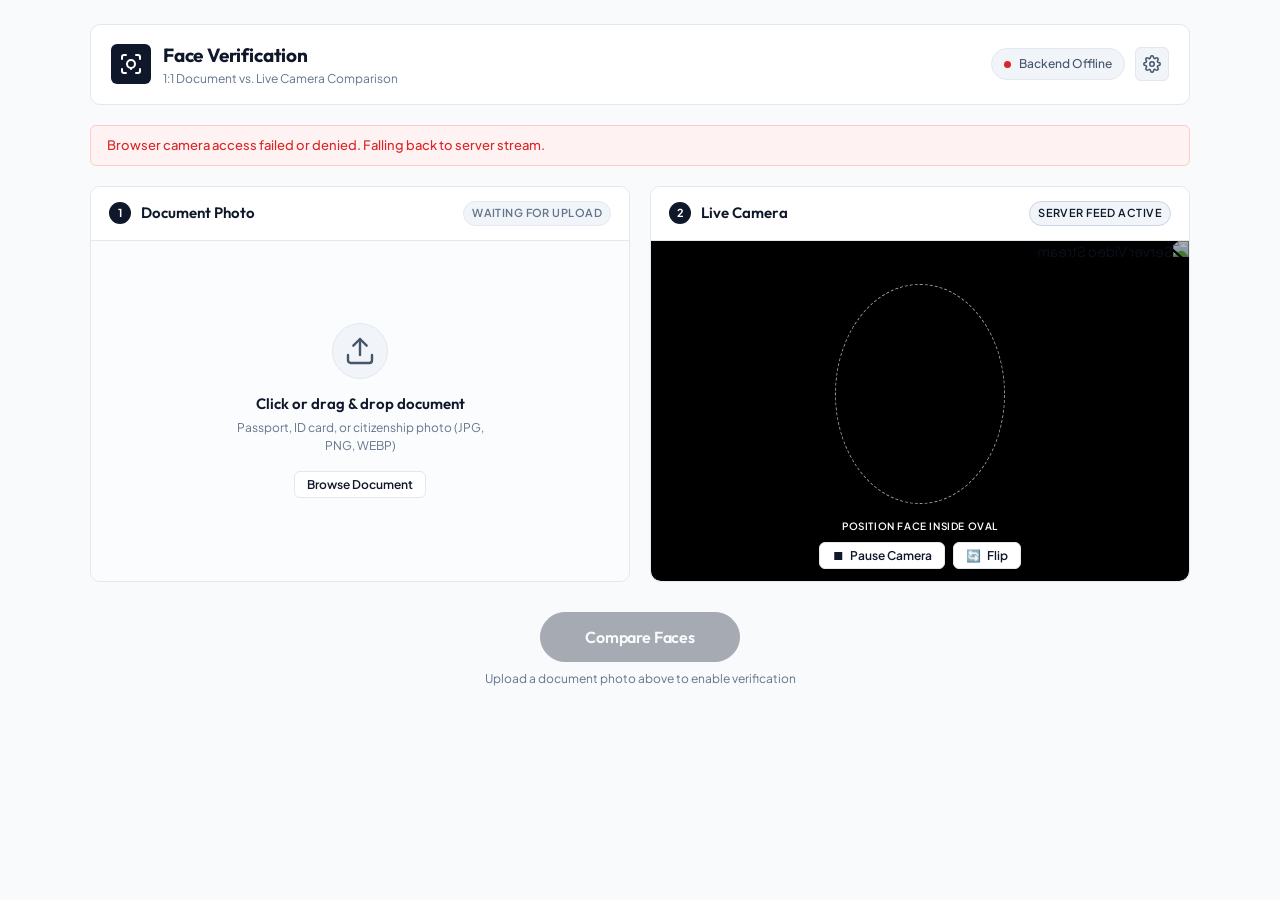
==== standalone-ui/index.html @ 57b894d9 "Standalone ui added" ====
<!DOCTYPE html>
<html lang="en">
<head>
  <meta charset="UTF-8">
  <meta name="viewport" content="width=device-width, initial-scale=1.0">
  <title>Face Verification | Document &amp; Camera Matcher</title>
  <link rel="preconnect" href="https://fonts.googleapis.com">
  <link rel="preconnect" href="https://fonts.gstatic.com" crossorigin>
  <link href="https://fonts.googleapis.com/css2?family=Outfit:wght@300;400;500;600;700;800&family=Plus+Jakarta+Sans:wght@400;500;600;700&family=JetBrains+Mono:wght@400;500;600&display=swap" rel="stylesheet">
  <link rel="stylesheet" href="style.css">
</head>
<body>
  <div class="app-container">
    <!-- Header -->
    <header class="app-header">
      <div class="brand">
        <div class="brand-icon">
          <svg viewBox="0 0 24 24" width="24" height="24" stroke="currentColor" stroke-width="2" fill="none" stroke-linecap="round" stroke-linejoin="round">
            <path d="M3 7V5a2 2 0 0 1 2-2h2"></path>
            <path d="M17 3h2a2 2 0 0 1 2 2v2"></path>
            <path d="M21 17v2a2 2 0 0 1-2 2h-2"></path>
            <path d="M7 21H5a2 2 0 0 1-2-2v-2"></path>
            <circle cx="12" cy="12" r="4"></circle>
            <path d="M12 16v1"></path>
          </svg>
        </div>
        <div>
          <h1>Face Verification</h1>
          <p class="subtitle">1:1 Document vs. Live Camera Comparison</p>
        </div>
      </div>

      <div class="header-actions">
        <div class="api-pill" id="api-status-pill" title="Click to change Backend API URL">
          <span class="status-dot" id="api-status-dot"></span>
          <span class="api-label" id="api-status-text">Backend: Connecting...</span>
        </div>
        <button type="button" class="btn-icon" id="btn-settings-toggle" title="Settings">
          <svg viewBox="0 0 24 24" width="18" height="18" stroke="currentColor" stroke-width="2" fill="none" stroke-linecap="round" stroke-linejoin="round">
            <circle cx="12" cy="12" r="3"></circle>
            <path d="M19.4 15a1.65 1.65 0 0 0 .33 1.82l.06.06a2 2 0 0 1 0 2.83 2 2 0 0 1-2.83 0l-.06-.06a1.65 1.65 0 0 0-1.82-.33 1.65 1.65 0 0 0-1 1.51V21a2 2 0 0 1-2 2 2 2 0 0 1-2-2v-.09A1.65 1.65 0 0 0 9 19.4a1.65 1.65 0 0 0-1.82.33l-.06.06a2 2 0 0 1-2.83 0 2 2 0 0 1 0-2.83l.06-.06a1.65 1.65 0 0 0 .33-1.82 1.65 1.65 0 0 0-1.51-1H3a2 2 0 0 1-2-2 2 2 0 0 1 2-2h.09A1.65 1.65 0 0 0 4.6 9a1.65 1.65 0 0 0-.33-1.82l-.06-.06a2 2 0 0 1 0-2.83 2 2 0 0 1 2.83 0l.06.06a1.65 1.65 0 0 0 1.82.33H9a1.65 1.65 0 0 0 1-1.51V3a2 2 0 0 1 2-2 2 2 0 0 1 2 2v.09a1.65 1.65 0 0 0 1 1.51 1.65 1.65 0 0 0 1.82-.33l.06-.06a2 2 0 0 1 2.83 0 2 2 0 0 1 0 2.83l-.06.06a1.65 1.65 0 0 0-.33 1.82V9a1.65 1.65 0 0 0 1.51 1H21a2 2 0 0 1 2 2 2 2 0 0 1-2 2h-.09a1.65 1.65 0 0 0-1.51 1z"></path>
          </svg>
        </button>
      </div>
    </header>

    <!-- Settings Drawer (Collapsible) -->
    <div class="settings-drawer hidden" id="settings-drawer">
      <div class="settings-grid">
        <div class="setting-item">
          <label for="input-api-url">Backend Server URL</label>
          <input type="text" id="input-api-url" value="http://localhost:8000" placeholder="http://localhost:8000">
        </div>
        <div class="setting-item">
          <label for="input-threshold">Match Threshold</label>
          <div class="threshold-slider-wrap">
            <input type="range" id="input-threshold" min="0.20" max="0.80" step="0.01" value="0.40">
            <span class="threshold-val" id="threshold-val-text">0.40</span>
          </div>
        </div>
        <div class="setting-item">
          <label for="camera-mode-select">Camera Source</label>
          <select id="camera-mode-select">
            <option value="browser" selected>Browser Webcam (Direct)</option>
            <option value="server">Server OpenCV Feed (/cameras/stream)</option>
          </select>
        </div>
      </div>
    </div>

    <!-- Alert / Toast Container -->
    <div id="toast-message" class="toast hidden"></div>

    <!-- Main Comparison Grid -->
    <main class="main-grid">
      <!-- Card 1: Document Upload -->
      <section class="card panel-card" id="panel-document">
        <div class="card-header">
          <div class="card-title-wrap">
            <span class="step-badge">1</span>
            <h2>Document Photo</h2>
          </div>
          <span class="status-tag" id="doc-status-tag">Waiting for upload</span>
        </div>

        <div class="dropzone" id="document-dropzone">
          <input type="file" id="document-file-input" accept="image/jpeg,image/png,image/webp" class="visually-hidden">

          <!-- Initial Upload Prompt -->
          <div class="dropzone-prompt" id="dropzone-prompt">
            <div class="upload-icon-circle">
              <svg viewBox="0 0 24 24" width="32" height="32" stroke="currentColor" stroke-width="1.8" fill="none" stroke-linecap="round" stroke-linejoin="round">
                <path d="M21 15v4a2 2 0 0 1-2 2H5a2 2 0 0 1-2-2v-4"></path>
                <polyline points="17 8 12 3 7 8"></polyline>
                <line x1="12" y1="3" x2="12" y2="15"></line>
              </svg>
            </div>
            <p class="dropzone-primary-text">Click or drag &amp; drop document</p>
            <p class="dropzone-secondary-text">Passport, ID card, or citizenship photo (JPG, PNG, WEBP)</p>
            <button type="button" class="btn btn-secondary btn-sm" id="btn-browse-doc">Browse Document</button>
          </div>

          <!-- Document Loaded Preview -->
          <div class="preview-container hidden" id="doc-preview-container">
            <img id="doc-preview-img" alt="Uploaded Document Preview" class="doc-preview-img">
            <div class="doc-overlay-details">
              <div class="detected-face-badge hidden" id="detected-face-badge">
                <img id="doc-face-crop-img" alt="Extracted Face" class="doc-face-thumbnail">
                <div class="badge-text">
                  <span class="badge-title">Face Extracted</span>
                  <span class="badge-subtitle" id="doc-face-quality-text">Quality: Good</span>
                </div>
              </div>
              <button type="button" class="btn-circle btn-change-doc" id="btn-change-doc" title="Upload another document">
                <svg viewBox="0 0 24 24" width="16" height="16" stroke="currentColor" stroke-width="2" fill="none" stroke-linecap="round" stroke-linejoin="round">
                  <path d="M21 4H8l-7 8 7 8h13a2 2 0 0 0 2-2V6a2 2 0 0 0-2-2z"></path>
                  <line x1="18" y1="9" x2="12" y2="15"></line>
                  <line x1="12" y1="9" x2="18" y2="15"></line>
                </svg>
              </button>
            </div>
          </div>

          <!-- Document Analyzing Spinner -->
          <div class="loader-overlay hidden" id="doc-loader-overlay">
            <div class="spinner"></div>
            <p class="loader-text">Analyzing Document Face &amp; Quality...</p>
          </div>
        </div>
      </section>

      <!-- Card 2: Camera Feed -->
      <section class="card panel-card" id="panel-camera">
        <div class="card-header">
          <div class="card-title-wrap">
            <span class="step-badge">2</span>
            <h2>Live Camera</h2>
          </div>
          <span class="status-tag" id="camera-status-tag">Camera ready</span>
        </div>

        <div class="camera-viewport" id="camera-viewport">
          <!-- Browser Webcam Video Element -->
          <video id="webcam-video" autoplay playsinline muted class="camera-media"></video>

          <!-- Server MJPEG Stream Img Element -->
          <img id="server-stream-img" alt="Server Video Stream" class="camera-media hidden">

          <!-- Viewport Target Overlay -->
          <div class="face-target-guide" id="face-target-guide">
            <div class="guide-oval"></div>
            <span class="guide-label">Position Face Inside Oval</span>
          </div>

          <!-- Camera Placeholder / Off State -->
          <div class="camera-placeholder hidden" id="camera-placeholder">
            <div class="camera-off-icon">
              <svg viewBox="0 0 24 24" width="36" height="36" stroke="currentColor" stroke-width="1.8" fill="none" stroke-linecap="round" stroke-linejoin="round">
                <path d="M23 19a2 2 0 0 1-2 2H3a2 2 0 0 1-2-2V8a2 2 0 0 1 2-2h4l2-3h6l2 3h4a2 2 0 0 1 2 2z"></path>
                <circle cx="12" cy="13" r="4"></circle>
                <line x1="1" y1="1" x2="23" y2="23"></line>
              </svg>
            </div>
            <p class="placeholder-text">Camera stream is paused or off</p>
            <button type="button" class="btn btn-secondary btn-sm" id="btn-start-camera-placeholder">Start Camera</button>
          </div>

          <!-- Bottom Camera Controls Floating Bar -->
          <div class="camera-controls-bar">
            <button type="button" class="btn btn-glass btn-sm" id="btn-toggle-camera">
              <span id="camera-toggle-icon">⏹</span>
              <span id="camera-toggle-text">Pause Camera</span>
            </button>
            <button type="button" class="btn btn-glass btn-sm" id="btn-switch-camera" title="Switch Video Device">
              <span>🔄</span> Flip
            </button>
          </div>
        </div>
      </section>
    </main>

    <!-- Center Action Area: Compare Button -->
    <div class="action-container">
      <button type="button" class="btn btn-primary btn-hero" id="btn-verify" disabled>
        <span id="btn-verify-text">Compare Faces</span>
      </button>
      <p class="action-hint" id="action-hint">Upload a document to enable verification</p>
    </div>

    <!-- Result Modal / Card (Prominent Output) -->
    <section class="result-card hidden" id="result-card">
      <div class="result-inner" id="result-inner">
        <!-- Close / Reset Result Button -->
        <button type="button" class="btn-close-result" id="btn-close-result" title="Dismiss result">✕</button>

        <!-- Big Decision Pill -->
        <div class="decision-banner" id="decision-banner">
          <div class="decision-icon-wrap" id="decision-icon-wrap">
            <!-- Icon injected dynamically -->
          </div>
          <div class="decision-text-wrap">
            <h3 class="decision-title" id="decision-title">MATCH</h3>
            <p class="decision-desc" id="decision-desc">The live camera face matches the document photo identity.</p>
          </div>
        </div>

        <!-- Similarity Score Hero Display -->
        <div class="score-display-panel">
          <div class="score-metrics-row">
            <div class="metric-block">
              <span class="metric-label">Similarity Score</span>
              <div class="metric-hero-value">
                <span class="value-number" id="metric-similarity-score">0.00%</span>
                <span class="value-raw" id="metric-similarity-raw">(0.0000)</span>
              </div>
            </div>
            <div class="metric-divider"></div>
            <div class="metric-block">
              <span class="metric-label">Required Threshold</span>
              <div class="metric-hero-value">
                <span class="value-threshold" id="metric-threshold-val">0.40</span>
                <span class="value-raw">(40.0%)</span>
              </div>
            </div>
            <div class="metric-divider"></div>
            <div class="metric-block">
              <span class="metric-label">Confidence Rating</span>
              <div class="confidence-pill" id="metric-confidence-pill">HIGH</div>
            </div>
          </div>

          <!-- Similarity Meter Bar with Threshold Indicator -->
          <div class="similarity-meter-wrap">
            <div class="meter-labels">
              <span>0% (Different)</span>
              <span class="threshold-marker-label" id="meter-threshold-label">Threshold: 0.40</span>
              <span>100% (Identical)</span>
            </div>
            <div class="meter-track">
              <div class="meter-threshold-line" id="meter-threshold-line" style="left: 40%;"></div>
              <div class="meter-fill" id="meter-fill" style="width: 0%;"></div>
            </div>
          </div>
        </div>

        <!-- Side-by-side Face Crops Comparison -->
        <div class="comparison-faces-wrap">
          <div class="face-crop-card">
            <span class="crop-label">Document Photo</span>
            <div class="crop-avatar-box">
              <img id="result-doc-crop" alt="Document Face" class="crop-avatar-img">
            </div>
            <span class="crop-sub" id="result-doc-quality">Reference Quality: Good</span>
          </div>

          <div class="vs-badge">VS</div>

          <div class="face-crop-card">
            <span class="crop-label">Live Camera Frame</span>
            <div class="crop-avatar-box">
              <img id="result-live-crop" alt="Live Camera Face" class="crop-avatar-img">
            </div>
            <span class="crop-sub" id="result-live-quality">Camera Quality: Good</span>
          </div>
        </div>

        <!-- Action to Run Another -->
        <div class="result-actions">
          <button type="button" class="btn btn-secondary" id="btn-reverify">Verify Again</button>
        </div>
      </div>
    </section>

    <!-- Hidden Offscreen Canvas for Snapshotting -->
    <canvas id="snapshot-canvas" class="visually-hidden"></canvas>
  </div>

  <script src="app.js"></script>
</body>
</html>
---- standalone-ui/style.css ----
/* ==========================================================================
   Face Verification Standalone UI - Minimalist Light Theme (Black & White)
   ========================================================================== */

:root {
  --bg-primary: #f8fafc;
  --bg-surface: #ffffff;
  --bg-subtle: #f1f5f9;
  --bg-elevated: #ffffff;

  --border-color: #e2e8f0;
  --border-strong: #0f172a;
  --border-focus: #000000;

  --text-primary: #0f172a;
  --text-secondary: #475569;
  --text-muted: #64748b;

  --color-black: #0f172a;
  --color-white: #ffffff;

  --success-color: #16a34a;
  --success-bg: #f0fdf4;
  --success-border: #bbf7d0;

  --danger-color: #dc2626;
  --danger-bg: #fef2f2;
  --danger-border: #fecaca;

  --font-display: 'Outfit', -apple-system, BlinkMacSystemFont, 'Segoe UI', Roboto, sans-serif;
  --font-body: 'Plus Jakarta Sans', -apple-system, BlinkMacSystemFont, 'Segoe UI', Roboto, sans-serif;
  --font-mono: 'JetBrains Mono', monospace;

  --radius-sm: 6px;
  --radius-md: 10px;
  --radius-lg: 14px;
  --radius-full: 9999px;

  --transition-fast: 150ms ease;
}

*, *::before, *::after {
  box-sizing: border-box;
  margin: 0;
  padding: 0;
}

body {
  background-color: var(--bg-primary);
  color: var(--text-primary);
  font-family: var(--font-body);
  font-size: 14px;
  line-height: 1.5;
  min-height: 100vh;
  padding: 24px 16px 48px;
  -webkit-font-smoothing: antialiased;
}

.visually-hidden {
  position: absolute;
  width: 1px;
  height: 1px;
  padding: 0;
  margin: -1px;
  overflow: hidden;
  clip: rect(0, 0, 0, 0);
  white-space: nowrap;
  border: 0;
}

.hidden {
  display: none !important;
}

.app-container {
  max-width: 1100px;
  margin: 0 auto;
  display: flex;
  flex-direction: column;
  gap: 20px;
}

/* ==========================================================================
   Header & Navigation
   ========================================================================== */

.app-header {
  display: flex;
  align-items: center;
  justify-content: space-between;
  padding: 16px 20px;
  background: var(--bg-surface);
  border: 1px solid var(--border-color);
  border-radius: var(--radius-md);
}

.brand {
  display: flex;
  align-items: center;
  gap: 12px;
}

.brand-icon {
  width: 40px;
  height: 40px;
  border-radius: var(--radius-sm);
  background: var(--color-black);
  display: flex;
  align-items: center;
  justify-content: center;
  color: var(--color-white);
}

.brand h1 {
  font-family: var(--font-display);
  font-size: 19px;
  font-weight: 700;
  letter-spacing: -0.01em;
  color: var(--text-primary);
}

.brand .subtitle {
  font-size: 12px;
  color: var(--text-muted);
}

.header-actions {
  display: flex;
  align-items: center;
  gap: 10px;
}

.api-pill {
  display: flex;
  align-items: center;
  gap: 8px;
  background: var(--bg-subtle);
  border: 1px solid var(--border-color);
  padding: 6px 12px;
  border-radius: var(--radius-full);
  font-size: 12px;
  font-weight: 500;
  color: var(--text-secondary);
  cursor: pointer;
  transition: var(--transition-fast);
}

.api-pill:hover {
  background: #e2e8f0;
  color: var(--text-primary);
}

.status-dot {
  width: 7px;
  height: 7px;
  border-radius: 50%;
  background: #eab308;
  display: inline-block;
}

.status-dot.connected {
  background: var(--success-color);
}

.status-dot.disconnected {
  background: var(--danger-color);
}

.btn-icon {
  background: var(--bg-subtle);
  border: 1px solid var(--border-color);
  color: var(--text-secondary);
  width: 34px;
  height: 34px;
  border-radius: var(--radius-sm);
  display: flex;
  align-items: center;
  justify-content: center;
  cursor: pointer;
  transition: var(--transition-fast);
}

.btn-icon:hover {
  color: var(--text-primary);
  background: #e2e8f0;
}

/* Settings Drawer */
.settings-drawer {
  background: var(--bg-surface);
  border: 1px solid var(--border-color);
  border-radius: var(--radius-md);
  padding: 16px 20px;
}

.settings-grid {
  display: grid;
  grid-template-columns: repeat(auto-fit, minmax(220px, 1fr));
  gap: 16px;
}

.setting-item {
  display: flex;
  flex-direction: column;
  gap: 6px;
}

.setting-item label {
  font-size: 11px;
  font-weight: 700;
  text-transform: uppercase;
  letter-spacing: 0.05em;
  color: var(--text-muted);
}

.setting-item input[type="text"],
.setting-item select {
  background: var(--bg-surface);
  border: 1px solid var(--border-color);
  color: var(--text-primary);
  padding: 8px 10px;
  border-radius: var(--radius-sm);
  font-family: inherit;
  font-size: 13px;
  outline: none;
}

.setting-item input[type="text"]:focus,
.setting-item select:focus {
  border-color: var(--border-strong);
}

.threshold-slider-wrap {
  display: flex;
  align-items: center;
  gap: 10px;
}

.threshold-slider-wrap input[type="range"] {
  flex: 1;
  accent-color: var(--color-black);
}

.threshold-val {
  font-family: var(--font-mono);
  font-size: 13px;
  font-weight: 600;
  color: var(--text-primary);
  min-width: 32px;
}

/* Toast */
.toast {
  padding: 10px 16px;
  border-radius: var(--radius-sm);
  font-size: 13px;
  font-weight: 500;
}

.toast.error {
  background: var(--danger-bg);
  border: 1px solid var(--danger-border);
  color: var(--danger-color);
}

.toast.success {
  background: var(--success-bg);
  border: 1px solid var(--success-border);
  color: var(--success-color);
}

/* ==========================================================================
   Main Cards Grid (Document on Left, Camera on Right)
   ========================================================================== */

.main-grid {
  display: grid;
  grid-template-columns: 1fr 1fr;
  gap: 20px;
}

@media (max-width: 820px) {
  .main-grid {
    grid-template-columns: 1fr;
  }
}

.card {
  background: var(--bg-surface);
  border: 1px solid var(--border-color);
  border-radius: var(--radius-md);
  overflow: hidden;
  display: flex;
  flex-direction: column;
}

.card-header {
  display: flex;
  align-items: center;
  justify-content: space-between;
  padding: 14px 18px;
  border-bottom: 1px solid var(--border-color);
  background: #ffffff;
}

.card-title-wrap {
  display: flex;
  align-items: center;
  gap: 10px;
}

.step-badge {
  width: 22px;
  height: 22px;
  border-radius: var(--radius-full);
  background: var(--color-black);
  color: var(--color-white);
  font-size: 11px;
  font-weight: 700;
  display: flex;
  align-items: center;
  justify-content: center;
}

.card-header h2 {
  font-family: var(--font-display);
  font-size: 15px;
  font-weight: 600;
}

.status-tag {
  font-size: 11px;
  font-weight: 600;
  text-transform: uppercase;
  letter-spacing: 0.04em;
  padding: 3px 8px;
  border-radius: var(--radius-full);
  background: var(--bg-subtle);
  color: var(--text-muted);
  border: 1px solid var(--border-color);
}

.status-tag.active {
  background: var(--bg-subtle);
  color: var(--text-primary);
  border-color: #cbd5e1;
}

.status-tag.analyzing {
  background: var(--bg-subtle);
  color: var(--text-secondary);
}

/* ==========================================================================
   Panel 1: Document Dropzone
   ========================================================================== */

.dropzone {
  min-height: 340px;
  position: relative;
  display: flex;
  flex-direction: column;
  align-items: center;
  justify-content: center;
  background: #fbfcfd;
  cursor: pointer;
  transition: var(--transition-fast);
  overflow: hidden;
  border-bottom-left-radius: var(--radius-md);
  border-bottom-right-radius: var(--radius-md);
}

.dropzone.dragover {
  background: #f1f5f9;
  border: 2px dashed var(--color-black);
}

.dropzone-prompt {
  display: flex;
  flex-direction: column;
  align-items: center;
  text-align: center;
  padding: 32px 20px;
}

.upload-icon-circle {
  width: 56px;
  height: 56px;
  border-radius: 50%;
  background: var(--bg-subtle);
  border: 1px solid var(--border-color);
  display: flex;
  align-items: center;
  justify-content: center;
  color: var(--text-secondary);
  margin-bottom: 14px;
}

.dropzone:hover .upload-icon-circle {
  color: var(--color-black);
  border-color: #94a3b8;
}

.dropzone-primary-text {
  font-family: var(--font-display);
  font-size: 15px;
  font-weight: 600;
  margin-bottom: 4px;
  color: var(--text-primary);
}

.dropzone-secondary-text {
  font-size: 12px;
  color: var(--text-muted);
  max-width: 260px;
  margin-bottom: 16px;
}

/* Document Preview State */
.preview-container {
  width: 100%;
  height: 100%;
  min-height: 340px;
  position: relative;
  display: flex;
  align-items: center;
  justify-content: center;
  background: #f8fafc;
}

.doc-preview-img {
  max-width: 100%;
  max-height: 340px;
  object-fit: contain;
}

.doc-overlay-details {
  position: absolute;
  bottom: 12px;
  left: 12px;
  right: 12px;
  display: flex;
  align-items: center;
  justify-content: space-between;
  pointer-events: none;
}

.detected-face-badge {
  display: flex;
  align-items: center;
  gap: 10px;
  background: #ffffff;
  border: 1px solid var(--border-color);
  padding: 6px 12px;
  border-radius: var(--radius-sm);
  pointer-events: auto;
}

.doc-face-thumbnail {
  width: 36px;
  height: 36px;
  border-radius: var(--radius-sm);
  object-fit: cover;
  border: 1px solid var(--border-color);
}

.badge-text {
  display: flex;
  flex-direction: column;
}

.badge-title {
  font-size: 12px;
  font-weight: 600;
  color: var(--text-primary);
}

.badge-subtitle {
  font-size: 11px;
  color: var(--text-muted);
}

.btn-change-doc {
  pointer-events: auto;
  background: #ffffff;
  border: 1px solid var(--border-color);
  color: var(--text-secondary);
  width: 36px;
  height: 36px;
  border-radius: 50%;
  display: flex;
  align-items: center;
  justify-content: center;
  cursor: pointer;
  transition: var(--transition-fast);
}

.btn-change-doc:hover {
  color: var(--danger-color);
  border-color: var(--danger-color);
}

/* Loader Overlay */
.loader-overlay {
  position: absolute;
  inset: 0;
  background: rgba(255, 255, 255, 0.9);
  display: flex;
  flex-direction: column;
  align-items: center;
  justify-content: center;
  gap: 14px;
  z-index: 10;
}

.spinner {
  width: 36px;
  height: 36px;
  border: 3px solid #e2e8f0;
  border-top-color: var(--color-black);
  border-radius: 50%;
  animation: spin 0.8s linear infinite;
}

@keyframes spin {
  to { transform: rotate(360deg); }
}

.loader-text {
  font-size: 13px;
  font-weight: 500;
  color: var(--text-primary);
}

/* ==========================================================================
   Panel 2: Camera Viewport
   ========================================================================== */

.camera-viewport {
  min-height: 340px;
  position: relative;
  background: #000000;
  display: flex;
  align-items: center;
  justify-content: center;
  overflow: hidden;
  border-bottom-left-radius: var(--radius-md);
  border-bottom-right-radius: var(--radius-md);
}

.camera-media {
  width: 100%;
  height: 340px;
  object-fit: cover;
  transform: scaleX(-1);
}

/* Face Target Guide Oval */
.face-target-guide {
  position: absolute;
  inset: 0;
  display: flex;
  flex-direction: column;
  align-items: center;
  justify-content: center;
  pointer-events: none;
}

.guide-oval {
  width: 170px;
  height: 220px;
  border: 1px dashed rgba(255, 255, 255, 0.6);
  border-radius: 50%;
  box-shadow: 0 0 0 9999px rgba(0, 0, 0, 0.3);
}

.guide-label {
  margin-top: 12px;
  font-size: 10px;
  font-weight: 600;
  text-transform: uppercase;
  letter-spacing: 0.06em;
  color: #ffffff;
  background: rgba(0, 0, 0, 0.65);
  padding: 3px 10px;
  border-radius: var(--radius-full);
}

/* Camera Placeholder (Off state) */
.camera-placeholder {
  position: absolute;
  inset: 0;
  background: #f8fafc;
  display: flex;
  flex-direction: column;
  align-items: center;
  justify-content: center;
  gap: 10px;
  z-index: 5;
}

.camera-off-icon {
  width: 52px;
  height: 52px;
  border-radius: 50%;
  background: var(--bg-subtle);
  border: 1px solid var(--border-color);
  display: flex;
  align-items: center;
  justify-content: center;
  color: var(--text-muted);
}

.placeholder-text {
  font-size: 13px;
  color: var(--text-muted);
}

/* Floating Camera Controls */
.camera-controls-bar {
  position: absolute;
  bottom: 12px;
  left: 50%;
  transform: translateX(-50%);
  display: flex;
  gap: 8px;
  z-index: 8;
}

/* ==========================================================================
   Buttons
   ========================================================================== */

.btn {
  display: inline-flex;
  align-items: center;
  justify-content: center;
  gap: 6px;
  padding: 9px 18px;
  border-radius: var(--radius-sm);
  font-family: inherit;
  font-size: 13px;
  font-weight: 600;
  cursor: pointer;
  border: 1px solid transparent;
  transition: var(--transition-fast);
}

.btn-sm {
  padding: 5px 12px;
  font-size: 12px;
}

.btn-primary {
  background: var(--color-black);
  color: var(--color-white);
  border-color: var(--color-black);
}

.btn-primary:hover:not(:disabled) {
  background: #334155;
  border-color: #334155;
}

.btn-primary:disabled {
  opacity: 0.35;
  cursor: not-allowed;
}

.btn-secondary {
  background: #ffffff;
  border: 1px solid var(--border-color);
  color: var(--text-primary);
}

.btn-secondary:hover {
  background: var(--bg-subtle);
  border-color: #cbd5e1;
}

.btn-glass {
  background: #ffffff;
  border: 1px solid var(--border-color);
  color: var(--text-primary);
}

.btn-glass:hover {
  background: var(--bg-subtle);
}

/* Hero Compare Action */
.action-container {
  display: flex;
  flex-direction: column;
  align-items: center;
  justify-content: center;
  gap: 8px;
  padding: 10px 0;
}

.btn-hero {
  padding: 14px 44px;
  font-size: 16px;
  font-family: var(--font-display);
  letter-spacing: -0.01em;
  border-radius: var(--radius-full);
}

.btn-icon-sparkle {
  font-size: 16px;
}

.action-hint {
  font-size: 12px;
  color: var(--text-muted);
}

/* ==========================================================================
   Hero Result Display Section
   ========================================================================== */

.result-card {
  background: var(--bg-surface);
  border: 1px solid var(--border-color);
  border-radius: var(--radius-md);
  position: relative;
}

.result-inner {
  padding: 28px 24px;
  display: flex;
  flex-direction: column;
  gap: 22px;
  position: relative;
}

.btn-close-result {
  position: absolute;
  top: 16px;
  right: 16px;
  background: transparent;
  border: 1px solid var(--border-color);
  color: var(--text-muted);
  width: 28px;
  height: 28px;
  border-radius: 50%;
  cursor: pointer;
  display: flex;
  align-items: center;
  justify-content: center;
  font-size: 12px;
  transition: var(--transition-fast);
}

.btn-close-result:hover {
  color: var(--color-black);
  border-color: #94a3b8;
}

/* Decision Banner */
.decision-banner {
  display: flex;
  align-items: center;
  gap: 16px;
  padding: 18px 22px;
  border-radius: var(--radius-sm);
  border: 1px solid var(--border-color);
  background: var(--bg-subtle);
}

.decision-banner.match {
  background: var(--success-bg);
  border-color: var(--success-border);
}

.decision-banner.not-match {
  background: var(--danger-bg);
  border-color: var(--danger-border);
}

.decision-icon-wrap {
  width: 48px;
  height: 48px;
  border-radius: var(--radius-sm);
  display: flex;
  align-items: center;
  justify-content: center;
  flex-shrink: 0;
}

.decision-banner.match .decision-icon-wrap {
  background: var(--success-color);
  color: #ffffff;
}

.decision-banner.not-match .decision-icon-wrap {
  background: var(--danger-color);
  color: #ffffff;
}

.decision-title {
  font-family: var(--font-display);
  font-size: 24px;
  font-weight: 800;
  letter-spacing: -0.01em;
  margin-bottom: 2px;
}

.decision-banner.match .decision-title {
  color: var(--success-color);
}

.decision-banner.not-match .decision-title {
  color: var(--danger-color);
}

.decision-desc {
  font-size: 13px;
  color: var(--text-secondary);
}

/* Score Display Panel */
.score-display-panel {
  background: #fbfcfd;
  border: 1px solid var(--border-color);
  border-radius: var(--radius-sm);
  padding: 20px;
  display: flex;
  flex-direction: column;
  gap: 18px;
}

.score-metrics-row {
  display: flex;
  align-items: center;
  justify-content: space-around;
  flex-wrap: wrap;
  gap: 16px;
}

.metric-block {
  display: flex;
  flex-direction: column;
  gap: 4px;
  text-align: center;
}

.metric-label {
  font-size: 11px;
  font-weight: 700;
  text-transform: uppercase;
  letter-spacing: 0.05em;
  color: var(--text-muted);
}

.metric-hero-value {
  display: flex;
  align-items: baseline;
  justify-content: center;
  gap: 6px;
}

.value-number {
  font-family: var(--font-display);
  font-size: 28px;
  font-weight: 800;
  color: var(--color-black);
}

.value-threshold {
  font-family: var(--font-display);
  font-size: 28px;
  font-weight: 800;
  color: var(--text-secondary);
}

.value-raw {
  font-family: var(--font-mono);
  font-size: 12px;
  color: var(--text-muted);
}

.metric-divider {
  width: 1px;
  height: 40px;
  background: var(--border-color);
}

@media (max-width: 640px) {
  .metric-divider {
    display: none;
  }
}

.confidence-pill {
  padding: 4px 12px;
  border-radius: var(--radius-full);
  font-family: var(--font-mono);
  font-size: 11px;
  font-weight: 700;
  background: var(--bg-subtle);
  border: 1px solid var(--border-color);
  color: var(--text-secondary);
  align-self: center;
}

.confidence-pill.high {
  background: var(--success-bg);
  color: var(--success-color);
  border-color: var(--success-border);
}

.confidence-pill.valid {
  background: #f8fafc;
  color: var(--text-primary);
  border-color: #cbd5e1;
}

.confidence-pill.reject {
  background: var(--danger-bg);
  color: var(--danger-color);
  border-color: var(--danger-border);
}

/* Similarity Meter Bar */
.similarity-meter-wrap {
  display: flex;
  flex-direction: column;
  gap: 6px;
}

.meter-labels {
  display: flex;
  justify-content: space-between;
  font-size: 11px;
  font-weight: 500;
  color: var(--text-muted);
}

.threshold-marker-label {
  color: var(--text-primary);
  font-weight: 600;
}

.meter-track {
  width: 100%;
  height: 10px;
  background: #e2e8f0;
  border-radius: var(--radius-full);
  position: relative;
  overflow: hidden;
}

.meter-fill {
  height: 100%;
  width: 0%;
  border-radius: var(--radius-full);
  background: var(--color-black);
  transition: width 500ms ease;
}

.meter-fill.fail {
  background: var(--danger-color);
}

.meter-threshold-line {
  position: absolute;
  top: 0;
  bottom: 0;
  width: 2px;
  background: #000000;
  z-index: 2;
  transform: translateX(-50%);
}

/* Comparison Face Crops */
.comparison-faces-wrap {
  display: flex;
  align-items: center;
  justify-content: center;
  gap: 24px;
  flex-wrap: wrap;
}

.face-crop-card {
  display: flex;
  flex-direction: column;
  align-items: center;
  gap: 8px;
}

.crop-label {
  font-size: 11px;
  font-weight: 700;
  color: var(--text-muted);
  text-transform: uppercase;
  letter-spacing: 0.05em;
}

.crop-avatar-box {
  width: 100px;
  height: 100px;
  border-radius: var(--radius-sm);
  border: 1px solid var(--border-color);
  background: #f8fafc;
  overflow: hidden;
}

.crop-avatar-img {
  width: 100%;
  height: 100%;
  object-fit: cover;
}

.crop-sub {
  font-size: 11px;
  color: var(--text-muted);
}

.vs-badge {
  width: 32px;
  height: 32px;
  border-radius: 50%;
  background: var(--bg-subtle);
  border: 1px solid var(--border-color);
  color: var(--text-secondary);
  font-size: 11px;
  font-weight: 700;
  display: flex;
  align-items: center;
  justify-content: center;
}

.result-actions {
  display: flex;
  justify-content: center;
  padding-top: 4px;
}
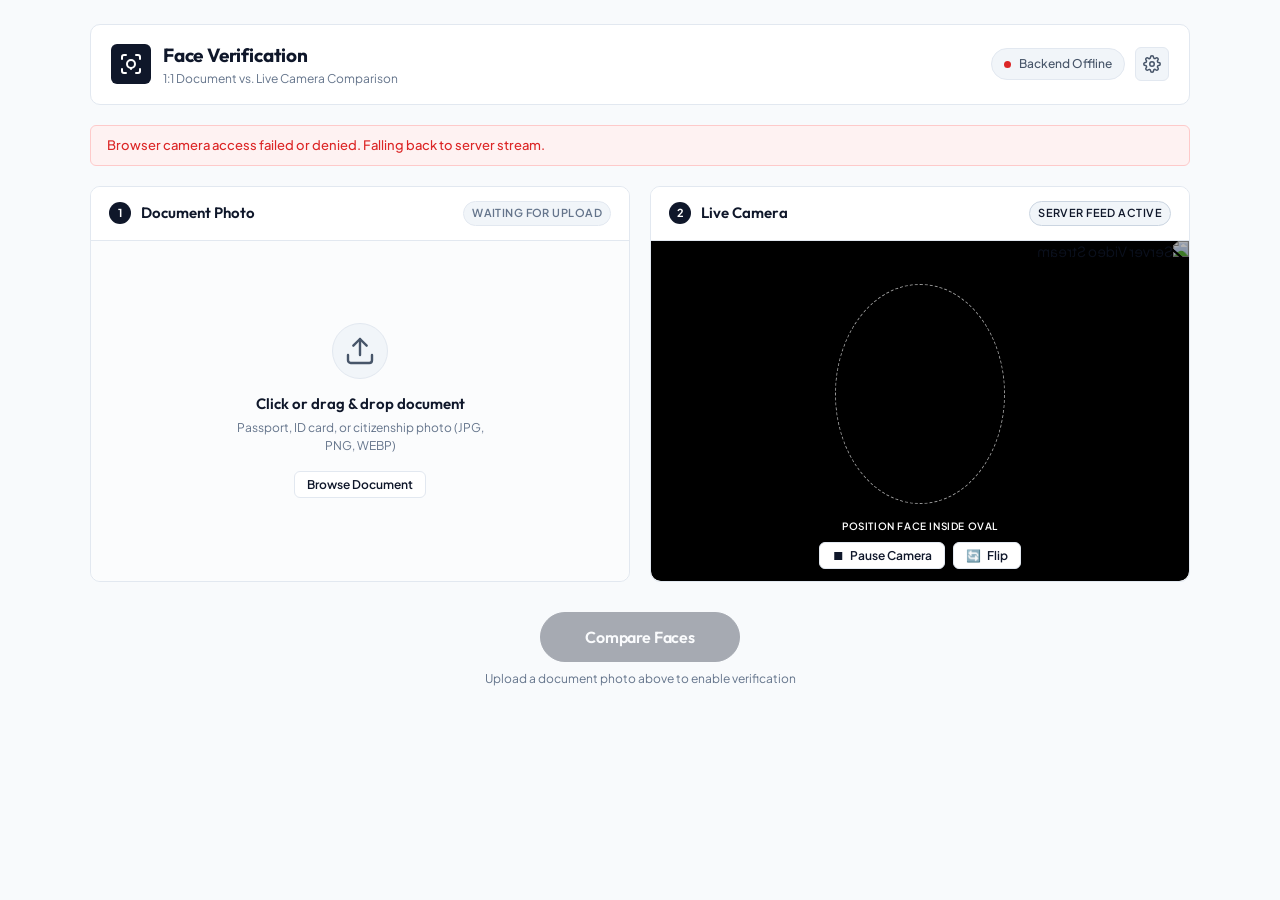
==== commit 60e5b81e: "Static site added" ====
--- a/standalone-ui/index.html
+++ b/standalone-ui/index.html
@@ -1,21 +1,27 @@
 <!DOCTYPE html>
 <html lang="en">
+
 <head>
   <meta charset="UTF-8">
   <meta name="viewport" content="width=device-width, initial-scale=1.0">
+  <meta name="description" content="1:1 Document Photo vs Live Camera Identity Verification MVP">
   <title>Face Verification | Document &amp; Camera Matcher</title>
   <link rel="preconnect" href="https://fonts.googleapis.com">
   <link rel="preconnect" href="https://fonts.gstatic.com" crossorigin>
-  <link href="https://fonts.googleapis.com/css2?family=Outfit:wght@300;400;500;600;700;800&family=Plus+Jakarta+Sans:wght@400;500;600;700&family=JetBrains+Mono:wght@400;500;600&display=swap" rel="stylesheet">
+  <link
+    href="https://fonts.googleapis.com/css2?family=Outfit:wght@300;400;500;600;700;800&family=Plus+Jakarta+Sans:wght@400;500;600;700&family=JetBrains+Mono:wght@400;500;600&display=swap"
+    rel="stylesheet">
   <link rel="stylesheet" href="style.css">
 </head>
+
 <body>
   <div class="app-container">
     <!-- Header -->
     <header class="app-header">
       <div class="brand">
         <div class="brand-icon">
-          <svg viewBox="0 0 24 24" width="24" height="24" stroke="currentColor" stroke-width="2" fill="none" stroke-linecap="round" stroke-linejoin="round">
+          <svg viewBox="0 0 24 24" width="24" height="24" stroke="currentColor" stroke-width="2" fill="none"
+            stroke-linecap="round" stroke-linejoin="round">
             <path d="M3 7V5a2 2 0 0 1 2-2h2"></path>
             <path d="M17 3h2a2 2 0 0 1 2 2v2"></path>
             <path d="M21 17v2a2 2 0 0 1-2 2h-2"></path>
@@ -36,9 +42,12 @@
           <span class="api-label" id="api-status-text">Backend: Connecting...</span>
         </div>
         <button type="button" class="btn-icon" id="btn-settings-toggle" title="Settings">
-          <svg viewBox="0 0 24 24" width="18" height="18" stroke="currentColor" stroke-width="2" fill="none" stroke-linecap="round" stroke-linejoin="round">
+          <svg viewBox="0 0 24 24" width="18" height="18" stroke="currentColor" stroke-width="2" fill="none"
+            stroke-linecap="round" stroke-linejoin="round">
             <circle cx="12" cy="12" r="3"></circle>
-            <path d="M19.4 15a1.65 1.65 0 0 0 .33 1.82l.06.06a2 2 0 0 1 0 2.83 2 2 0 0 1-2.83 0l-.06-.06a1.65 1.65 0 0 0-1.82-.33 1.65 1.65 0 0 0-1 1.51V21a2 2 0 0 1-2 2 2 2 0 0 1-2-2v-.09A1.65 1.65 0 0 0 9 19.4a1.65 1.65 0 0 0-1.82.33l-.06.06a2 2 0 0 1-2.83 0 2 2 0 0 1 0-2.83l.06-.06a1.65 1.65 0 0 0 .33-1.82 1.65 1.65 0 0 0-1.51-1H3a2 2 0 0 1-2-2 2 2 0 0 1 2-2h.09A1.65 1.65 0 0 0 4.6 9a1.65 1.65 0 0 0-.33-1.82l-.06-.06a2 2 0 0 1 0-2.83 2 2 0 0 1 2.83 0l.06.06a1.65 1.65 0 0 0 1.82.33H9a1.65 1.65 0 0 0 1-1.51V3a2 2 0 0 1 2-2 2 2 0 0 1 2 2v.09a1.65 1.65 0 0 0 1 1.51 1.65 1.65 0 0 0 1.82-.33l.06-.06a2 2 0 0 1 2.83 0 2 2 0 0 1 0 2.83l-.06.06a1.65 1.65 0 0 0-.33 1.82V9a1.65 1.65 0 0 0 1.51 1H21a2 2 0 0 1 2 2 2 2 0 0 1-2 2h-.09a1.65 1.65 0 0 0-1.51 1z"></path>
+            <path
+              d="M19.4 15a1.65 1.65 0 0 0 .33 1.82l.06.06a2 2 0 0 1 0 2.83 2 2 0 0 1-2.83 0l-.06-.06a1.65 1.65 0 0 0-1.82-.33 1.65 1.65 0 0 0-1 1.51V21a2 2 0 0 1-2 2 2 2 0 0 1-2-2v-.09A1.65 1.65 0 0 0 9 19.4a1.65 1.65 0 0 0-1.82.33l-.06.06a2 2 0 0 1-2.83 0 2 2 0 0 1 0-2.83l.06-.06a1.65 1.65 0 0 0 .33-1.82 1.65 1.65 0 0 0-1.51-1H3a2 2 0 0 1-2-2 2 2 0 0 1 2-2h.09A1.65 1.65 0 0 0 4.6 9a1.65 1.65 0 0 0-.33-1.82l-.06-.06a2 2 0 0 1 0-2.83 2 2 0 0 1 2.83 0l.06.06a1.65 1.65 0 0 0 1.82.33H9a1.65 1.65 0 0 0 1-1.51V3a2 2 0 0 1 2-2 2 2 0 0 1 2 2v.09a1.65 1.65 0 0 0 1 1.51 1.65 1.65 0 0 0 1.82-.33l.06-.06a2 2 0 0 1 2.83 0 2 2 0 0 1 0 2.83l-.06.06a1.65 1.65 0 0 0-.33 1.82V9a1.65 1.65 0 0 0 1.51 1H21a2 2 0 0 1 2 2 2 2 0 0 1-2 2h-.09a1.65 1.65 0 0 0-1.51 1z">
+            </path>
           </svg>
         </button>
       </div>
@@ -49,7 +58,7 @@
       <div class="settings-grid">
         <div class="setting-item">
           <label for="input-api-url">Backend Server URL</label>
-          <input type="text" id="input-api-url" value="http://localhost:8000" placeholder="http://localhost:8000">
+          <input type="text" id="input-api-url" value="" placeholder="Current Origin (or enter API URL)" maxlength="2048" autocomplete="off" spellcheck="false">
         </div>
         <div class="setting-item">
           <label for="input-threshold">Match Threshold</label>
@@ -89,7 +98,8 @@
           <!-- Initial Upload Prompt -->
           <div class="dropzone-prompt" id="dropzone-prompt">
             <div class="upload-icon-circle">
-              <svg viewBox="0 0 24 24" width="32" height="32" stroke="currentColor" stroke-width="1.8" fill="none" stroke-linecap="round" stroke-linejoin="round">
+              <svg viewBox="0 0 24 24" width="32" height="32" stroke="currentColor" stroke-width="1.8" fill="none"
+                stroke-linecap="round" stroke-linejoin="round">
                 <path d="M21 15v4a2 2 0 0 1-2 2H5a2 2 0 0 1-2-2v-4"></path>
                 <polyline points="17 8 12 3 7 8"></polyline>
                 <line x1="12" y1="3" x2="12" y2="15"></line>
@@ -111,8 +121,10 @@
                   <span class="badge-subtitle" id="doc-face-quality-text">Quality: Good</span>
                 </div>
               </div>
-              <button type="button" class="btn-circle btn-change-doc" id="btn-change-doc" title="Upload another document">
-                <svg viewBox="0 0 24 24" width="16" height="16" stroke="currentColor" stroke-width="2" fill="none" stroke-linecap="round" stroke-linejoin="round">
+              <button type="button" class="btn-circle btn-change-doc" id="btn-change-doc"
+                title="Upload another document">
+                <svg viewBox="0 0 24 24" width="16" height="16" stroke="currentColor" stroke-width="2" fill="none"
+                  stroke-linecap="round" stroke-linejoin="round">
                   <path d="M21 4H8l-7 8 7 8h13a2 2 0 0 0 2-2V6a2 2 0 0 0-2-2z"></path>
                   <line x1="18" y1="9" x2="12" y2="15"></line>
                   <line x1="12" y1="9" x2="18" y2="15"></line>
@@ -155,14 +167,16 @@
           <!-- Camera Placeholder / Off State -->
           <div class="camera-placeholder hidden" id="camera-placeholder">
             <div class="camera-off-icon">
-              <svg viewBox="0 0 24 24" width="36" height="36" stroke="currentColor" stroke-width="1.8" fill="none" stroke-linecap="round" stroke-linejoin="round">
+              <svg viewBox="0 0 24 24" width="36" height="36" stroke="currentColor" stroke-width="1.8" fill="none"
+                stroke-linecap="round" stroke-linejoin="round">
                 <path d="M23 19a2 2 0 0 1-2 2H3a2 2 0 0 1-2-2V8a2 2 0 0 1 2-2h4l2-3h6l2 3h4a2 2 0 0 1 2 2z"></path>
                 <circle cx="12" cy="13" r="4"></circle>
                 <line x1="1" y1="1" x2="23" y2="23"></line>
               </svg>
             </div>
             <p class="placeholder-text">Camera stream is paused or off</p>
-            <button type="button" class="btn btn-secondary btn-sm" id="btn-start-camera-placeholder">Start Camera</button>
+            <button type="button" class="btn btn-secondary btn-sm" id="btn-start-camera-placeholder">Start
+              Camera</button>
           </div>
 
           <!-- Bottom Camera Controls Floating Bar -->
@@ -277,4 +291,5 @@
 
   <script src="app.js"></script>
 </body>
-</html>
+
+</html>
--- a/standalone-ui/style.css
+++ b/standalone-ui/style.css
@@ -39,7 +39,9 @@
   --transition-fast: 150ms ease;
 }
 
-*, *::before, *::after {
+*,
+*::before,
+*::after {
   box-sizing: border-box;
   margin: 0;
   padding: 0;
@@ -523,7 +525,9 @@
 }
 
 @keyframes spin {
-  to { transform: rotate(360deg); }
+  to {
+    transform: rotate(360deg);
+  }
 }
 
 .loader-text {
@@ -1035,4 +1039,4 @@
   display: flex;
   justify-content: center;
   padding-top: 4px;
-}
+}
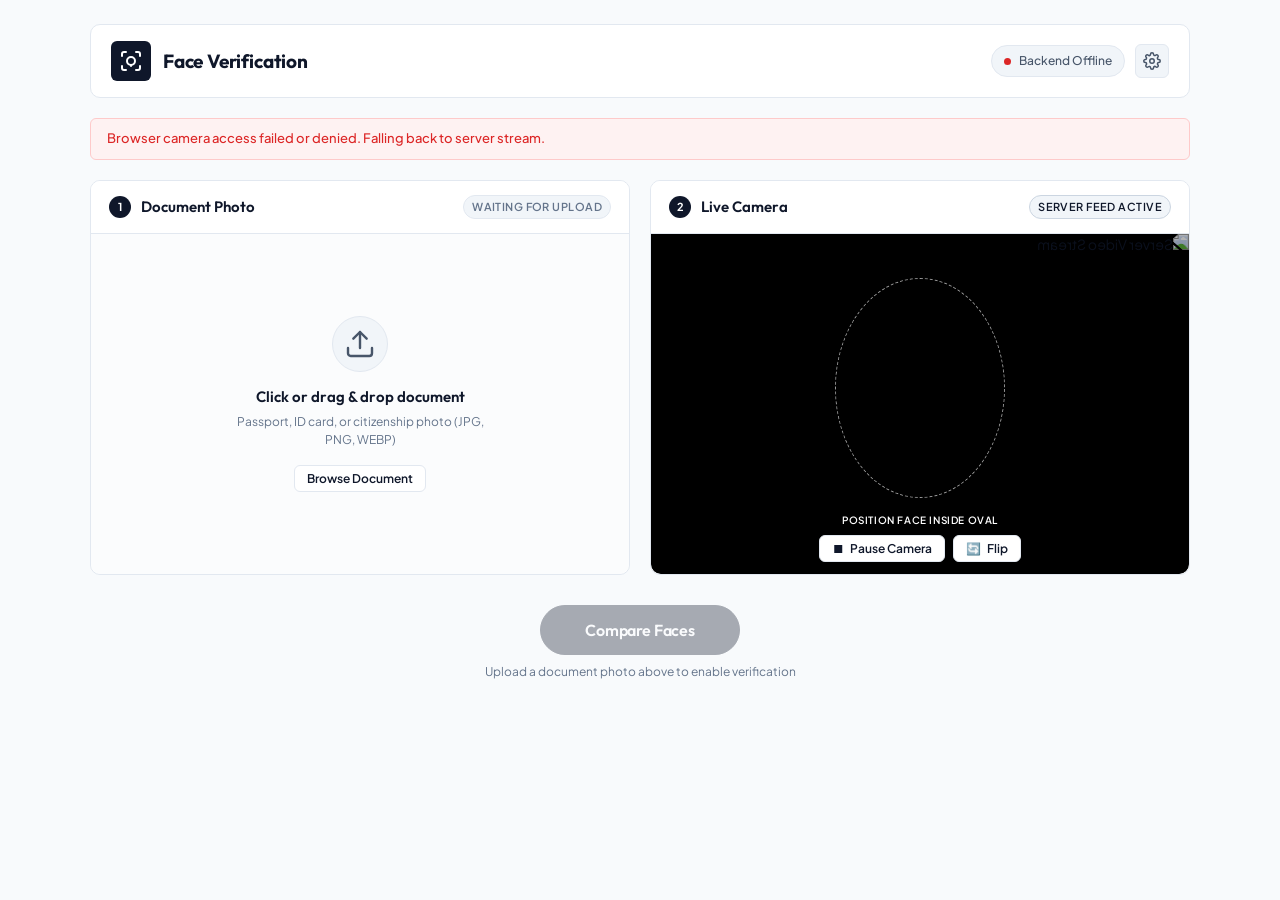
==== commit 7a8d272a: "Security header induced issues fixed" ====
--- a/standalone-ui/index.html
+++ b/standalone-ui/index.html
@@ -32,7 +32,7 @@
         </div>
         <div>
           <h1>Face Verification</h1>
-          <p class="subtitle">1:1 Document vs. Live Camera Comparison</p>
+          <!-- <p class="subtitle">1:1 Document vs. Live Camera Comparison</p> -->
         </div>
       </div>
 
@@ -58,7 +58,8 @@
       <div class="settings-grid">
         <div class="setting-item">
           <label for="input-api-url">Backend Server URL</label>
-          <input type="text" id="input-api-url" value="" placeholder="Current Origin (or enter API URL)" maxlength="2048" autocomplete="off" spellcheck="false">
+          <input type="url" id="input-api-url" value="" placeholder="https://api.example.com" maxlength="2048"
+            autocomplete="off" spellcheck="false">
         </div>
         <div class="setting-item">
           <label for="input-threshold">Match Threshold</label>
